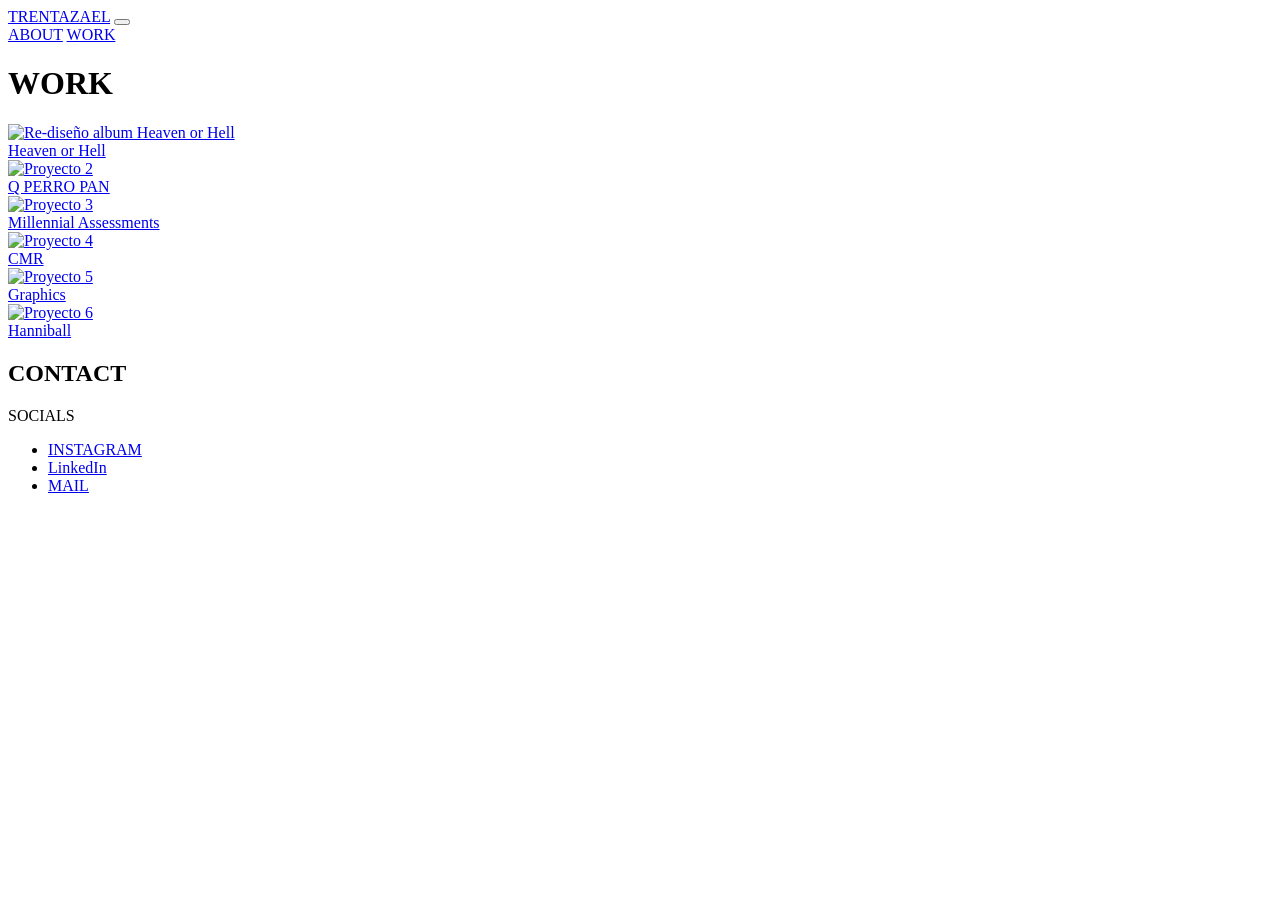
==== index.html @ 51f2e3c0 "Add files via upload" ====
<!DOCTYPE html>
<html lang="en">
<head>
    <meta name="google" content="notranslate">
    <link rel="icon" type="image/png" href="img/vav.png">
    <title>trentazael</title>
    <link rel="stylesheet" href="style.css" />

</head>

<body>
   


     <header>
  <a href="index.html" class="logo">TRENTAZAEL</a>

  <button class="menu-toggle" aria-label="Abrir menú" aria-expanded="false">
    <span></span>
    <span></span>
    <span></span>
  </button>

  <nav class="nav-links">
    <a href="about.html">ABOUT</a>
    <a href="index.html">WORK</a>
  </nav>
</header> 




  <h1 class="titulo-principal">WORK</h1>




  <section class="grid-trabajos" aria-label="Galería de trabajos">

  <a href="proyecto-heaven-or-hell.html" class="grid-item">
    <img src="img/work_01.png" alt="Re-diseño album Heaven or Hell">
    <div class="overlay">Heaven or Hell</div>
  </a>

  <a href="proyecto-q-perro-pan.html" class="grid-item">
    <img src="img/work_03.webp" alt="Proyecto 2">
    <div class="overlay">Q PERRO PAN</div>
  </a>

  <a href="proyecto-millennial.html" class="grid-item">
    <img src="img/work_04.webp" alt="Proyecto 3">
    <div class="overlay">Millennial Assessments</div>
  </a>

  <a href="proyecto-cmr.html" class="grid-item">
    <img src="img/work_05.png" alt="Proyecto 4">
    <div class="overlay">CMR</div>
  </a>

  <a href="proyecto-graphics.html" class="grid-item">
    <img src="img/work_09.webp" alt="Proyecto 5">
    <div class="overlay">Graphics</div>
  </a>

  <a href="proyecto-hanniball.html" class="grid-item">
    <img src="img/work_07.png" alt="Proyecto 6">
    <div class="overlay">Hanniball</div>
  </a>

</section>




  <!-- FOOTER -->

 <footer>
    <div class="footer-contact">
      <h2>CONTACT</h2>
    </div>
    <div class="footer-socials">
      <span class="socials-label">SOCIALS</span>
      <ul>
        <li><a href="https://www.instagram.com/trentazael/" target="_blank" rel="noopener noreferrer">INSTAGRAM</a></li>
        <li><a href="https://www.linkedin.com/in/trent-azael/" target="_blank" rel="noopener noreferrer">LinkedIn</a></li>
        <li><a href="mailto:trentazael@gmail.com">MAIL</a></li>
      </ul>
    </div>
  </footer>


  <script src="script.js"></script>
    
</body>

</html>
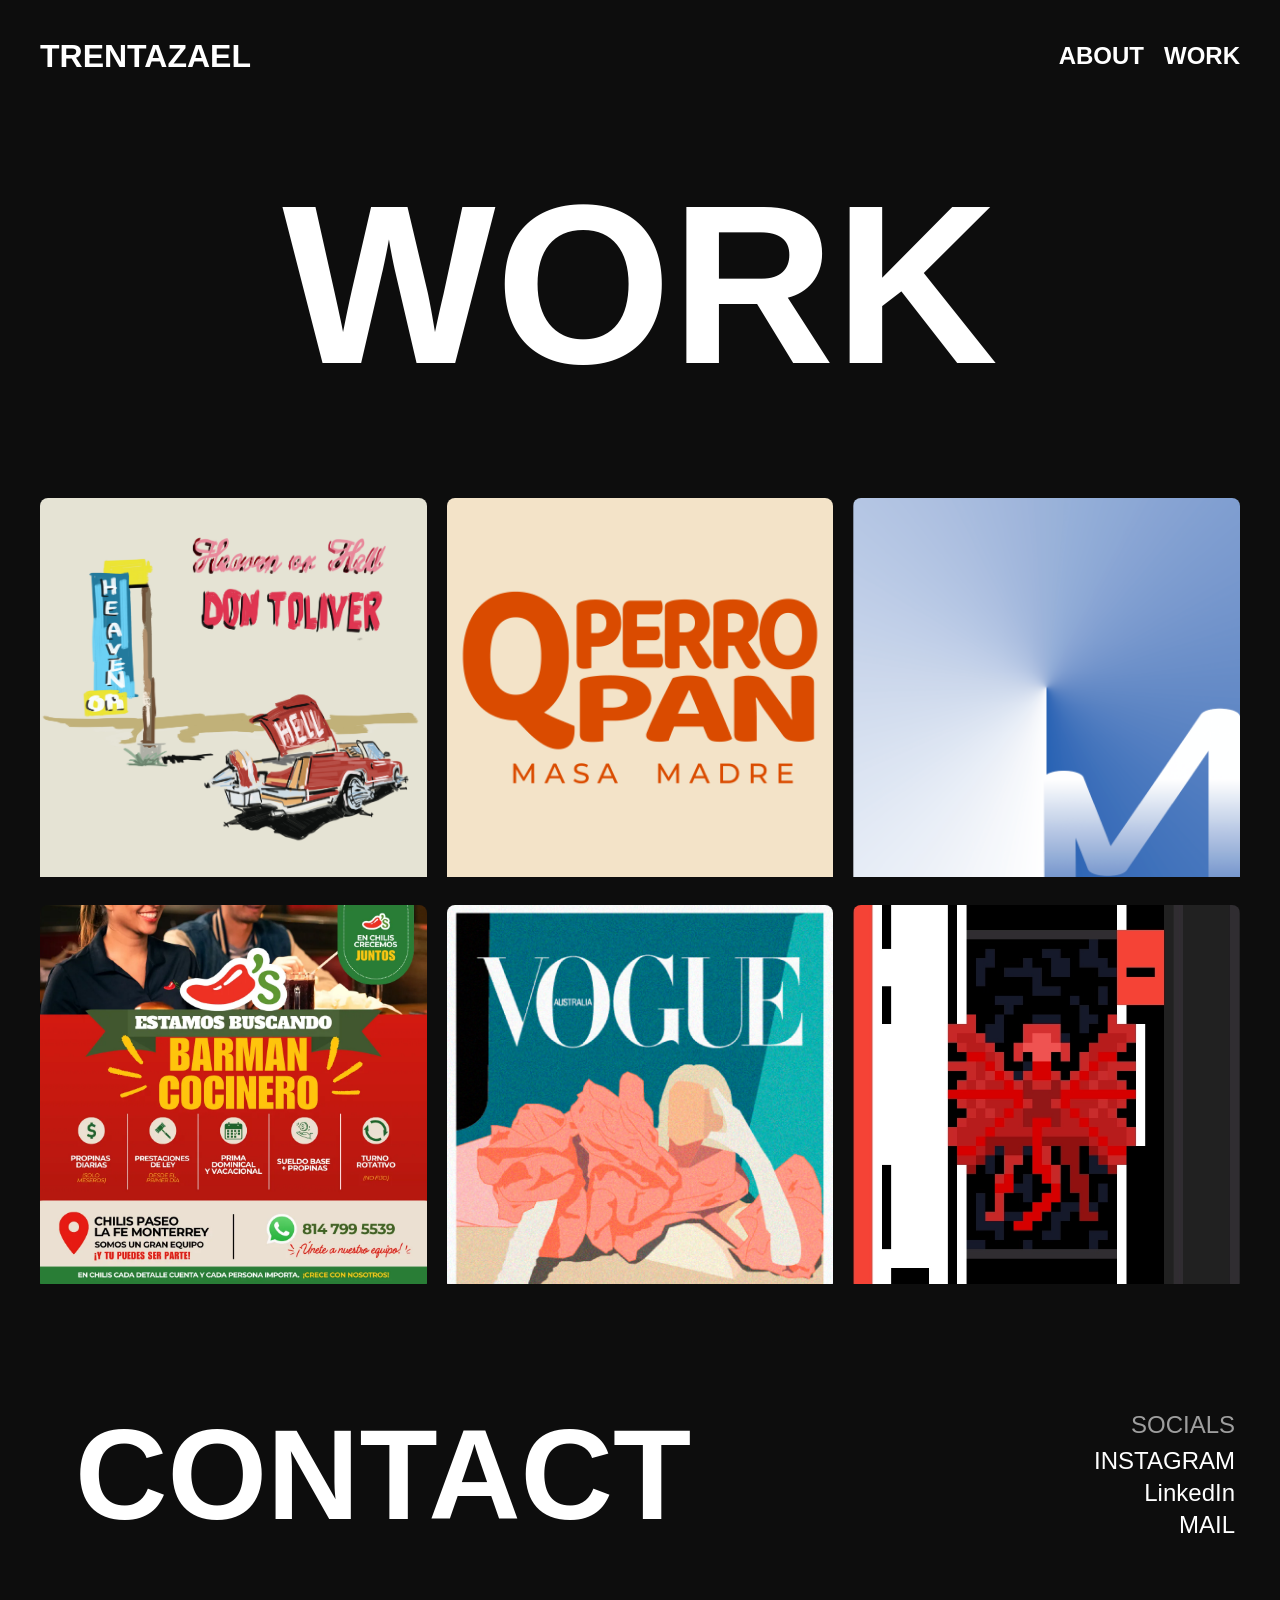
==== commit e51a28ca: "FIx mobile responsive layout" ====
--- a/index.html
+++ b/index.html
@@ -5,6 +5,7 @@
     <link rel="icon" type="image/png" href="img/vav.png">
     <title>trentazael</title>
     <link rel="stylesheet" href="style.css" />
+    <meta name="viewport" content="width=device-width, initial-scale=1.0">
 
 </head>
 
@@ -38,7 +39,7 @@
   <section class="grid-trabajos" aria-label="Galería de trabajos">
 
   <a href="proyecto-heaven-or-hell.html" class="grid-item">
-    <img src="img/work_01.png" alt="Re-diseño album Heaven or Hell">
+    <img src="img/work_01.webp" alt="Re-diseño album Heaven or Hell">
     <div class="overlay">Heaven or Hell</div>
   </a>
 
@@ -53,7 +54,7 @@
   </a>
 
   <a href="proyecto-cmr.html" class="grid-item">
-    <img src="img/work_05.png" alt="Proyecto 4">
+    <img src="img/01.webp" alt="Proyecto 4">
     <div class="overlay">CMR</div>
   </a>
 
@@ -63,7 +64,7 @@
   </a>
 
   <a href="proyecto-hanniball.html" class="grid-item">
-    <img src="img/work_07.png" alt="Proyecto 6">
+    <img src="img/work_07.webp" alt="Proyecto 6">
     <div class="overlay">Hanniball</div>
   </a>
 
--- a/style.css
+++ b/style.css
@@ -0,0 +1,947 @@
+* {
+  margin: 0;
+  padding: 0;
+  box-sizing: border-box;
+}
+
+
+body {
+  background-color: #0d0d0d;
+  color: #ffffff;
+}
+
+/* Header: nombre + menú en la misma altura */
+header {
+  display: flex;
+  justify-content: space-between;
+  align-items: center;
+  padding: 40px 40px;
+}
+
+.logo {
+  font-family: 'Space Grotesk', sans-serif;
+  font-weight: 700;
+  font-size: 32px;
+  line-height: 1;
+  text-transform: uppercase;
+  color: #ffffff;
+  text-decoration: none;
+}
+
+nav {
+  display: flex;
+  gap: 20px;
+}
+
+nav a {
+  font-family: 'Space Grotesk', sans-serif;
+  font-weight: 700;
+  font-size: 24px;
+  text-decoration: none;
+  color: #ffffff;
+  text-transform: uppercase;
+}
+
+nav a:hover{
+  color: cornflowerblue;
+}
+
+header a:hover{
+  color: cornflowerblue;
+}
+
+/* Título WORK centrado y gigante */
+.titulo-principal {
+  font-family: 'DM Sans', sans-serif;
+  font-weight: 900;
+  font-size: clamp(60px, 18vw, 226px);
+  text-align: center;
+  line-height: 1;
+  padding: 60px 0;
+}
+
+/* Cuadrícula de trabajos */
+.grid-trabajos {
+  display: grid;
+  grid-template-columns: repeat(3, 1fr);
+  gap: 20px;
+  padding: 40px;
+}
+
+.grid-item {
+  position: relative;
+  aspect-ratio: 1 / 1;
+  overflow: hidden;
+  border-radius: 0.5rem;
+}
+
+.grid-item img {
+  width: 100%;
+  height: 98%;
+  display: block;
+  object-fit: cover;
+}
+
+/* Capa negra transparente */
+.overlay {
+  position: absolute;
+  inset: 0;
+  background: rgba(0, 0, 0, 0.55);
+
+  display: flex;
+  align-items: center;
+  justify-content: center;
+
+  opacity: 0;
+  transition: opacity 0.3s ease;
+
+  color: white;
+  font-size: 18px;
+  font-family: 'Space Grotesk', sans-serif;
+}
+
+/* Hover */
+.grid-item:hover .overlay {
+  opacity: 1;
+}
+
+
+/* ABOUT */
+
+.sobremi {
+  display: flex;
+  flex-direction: column;
+  gap: 40px;
+  padding: 60px 40px;
+}
+
+.sobremi h3 {
+  font-family: 'DM Sans', sans-serif;
+  font-weight: 500;
+  font-size: 30px;
+  text-transform: uppercase;
+  line-height: 1.3;
+  max-width: 700px;
+  margin: 0;
+}
+
+/* SECCION DE EXPERIENCES */
+
+.info-grid {
+  display: flex;
+  flex-wrap: wrap;
+  gap: 80px;
+  padding: 80px 40px;
+  background-color: #0d0d0d;
+}
+
+.info-column {
+  display: flex;
+  flex-direction: column;
+  flex: 1 1 200px;
+}
+
+.info-label {
+  font-family: 'Space Grotesk', sans-serif;
+  font-weight: 400;
+  font-size: 16px;
+  color: #9a9a9a;
+  letter-spacing: 1px;
+  margin-bottom: 24px;
+}
+
+.info-column ul {
+  list-style: none;
+  padding-left: 0;
+  margin: 0;
+}
+
+.info-column li {
+  font-family: 'DM Sans', sans-serif;
+  font-weight: 500;
+  font-size: 20px;
+  color: #ffffff;
+  margin-bottom: 16px;
+  line-height: 1.4;
+}
+
+.info-title {
+  display: block;
+}
+
+.info-date {
+  display: block;
+  font-size: 16px;
+  color: #9a9a9a;
+  font-weight: 400;
+}
+
+
+
+/* MACA */
+
+.titulo-proyecto {
+  font-family: 'DM Sans', sans-serif;
+  font-size: 40px;
+  margin-left: 40px;
+  padding-top: 40px;
+  padding-bottom: 20px;
+}
+
+
+
+.descripcion-proyecto {
+  font-family: 'DM Sans', sans-serif;
+  font-size: 32px;
+  margin-left: 40px;
+  padding-top: 20px;
+  max-width: 500px;
+  opacity: 0.70 ;
+}
+
+.bloque-texto-logo {
+  display: flex;
+  justify-content: flex-start;
+  align-items: center;
+  padding-top: 40px;
+  margin: 80px 40px;
+  gap: 100px;
+}
+
+
+
+.texto-proyecto {
+  font-family: 'DM Sans', sans-serif;
+  font-size: 18px;
+  width: 100%;
+  max-width: 950px;
+  margin: 0 auto;
+  text-align: center;
+  opacity: 0.85;
+  padding-top: 30px;
+  text-transform: uppercase;
+}
+
+.galeria-proyecto {
+  margin: 40px;
+}
+
+.galeria-proyecto img {
+  width: 100%;
+  display: block;
+  border-radius: 8px;
+}
+
+.caption-proyecto {
+  font-family: 'DM Sans', sans-serif;
+  font-size: 18px;
+  text-align: center;
+  max-width: 670px;
+  margin: 40px auto;
+  opacity: 0.85;
+  text-transform: uppercase;
+}
+
+
+
+
+
+/* MACA - Galería mosaico */
+
+.galeria-mosaico {
+  display: grid;
+  grid-template-columns: 280px 1fr 1fr;
+  grid-template-areas:
+    "banner texto texto"
+    "banner girl  city"
+    "banner stats info"
+    "banner menu  menu";
+  gap: 20px;
+  max-width: 1100px;
+  margin: 60px auto;
+}
+
+.img-banner {
+  grid-area: banner;
+  width: 100%;
+  height: 100%;
+  object-fit: contain;
+  border-radius: 4px;
+}
+
+.texto-galeria {
+  grid-area: texto;
+  font-family: 'DM Sans', sans-serif;
+  font-size: 18px;
+  text-transform: uppercase;
+  color: #fff;
+  margin: 0;
+  opacity: 0.85;
+}
+
+.img-girl {
+  grid-area: girl;
+  width: 100%;
+  height: 350px;
+  object-fit: cover;
+  border-radius: 4px;
+}
+
+.img-city {
+  grid-area: city;
+  width: 100%;
+  height: 350px;
+  object-fit: cover;
+  border-radius: 4px;
+}
+
+.img-stats {
+  grid-area: stats;
+  width: 100%;
+  height: auto;
+  object-fit: contain;
+}
+
+.img-info {
+  grid-area: info;
+  width: 100%;
+  height: auto;
+  object-fit: contain;
+}
+
+.img-menu {
+  grid-area: menu;
+  width: 100%;
+  height: auto;
+  object-fit: contain;
+}
+
+.web_MACA {
+  display: flex;
+  align-items: stretch;
+  gap: 20px;
+  max-width: 1000px;
+  margin: 40px auto;
+  padding: 0 40px;
+}
+
+.web_MACA .img-info {
+  width: 50%;
+  height: 400px;
+  object-fit: contain;
+  border-radius: 4px;
+}
+
+
+/* TABLET (iPad) */
+@media (max-width: 1024px) {
+
+  .titulo-proyecto {
+    font-size: 32px;
+    margin-left: 30px;
+  }
+
+  .descripcion-proyecto {
+    font-size: 18px;
+    margin-left: 30px;
+    max-width: 100%;
+  }
+
+  .bloque-texto-logo {
+    margin: 60px 30px;
+    gap: 40px;
+  }
+
+  .logo-proyecto {
+    max-width: 250px;
+  }
+
+  .texto-proyecto {
+    font-size: 18px;
+  }
+
+  .galeria-proyecto {
+    margin: 30px;
+  }
+
+  .galeria-mosaico {
+    grid-template-columns: 200px 1fr 1fr;
+    max-width: 90%;
+    gap: 16px;
+    margin: 40px auto;
+  }
+
+  .img-girl,
+  .img-city {
+    height: 260px;
+  }
+
+  .web_MACA {
+    padding: 0 30px;
+    gap: 16px;
+  }
+
+  .web_MACA .img-info {
+    height: 320px;
+  }
+}
+
+/* CELULAR */
+@media (max-width: 600px) {
+
+  .titulo-proyecto {
+    font-size: 32px;
+    margin-left: 20px;
+    padding-top: 30px;
+  }
+
+  .descripcion-proyecto {
+    font-size: 24px;
+    margin-left: 20px;
+    padding-top: 10px;
+  }
+
+  .bloque-texto-logo {
+    flex-direction: column;
+    align-items: flex-start;
+    margin: 40px 20px;
+    gap: 20px;
+    padding-top: 20px;
+  }
+
+  .logo-proyecto {
+    max-width: 180px;
+  }
+
+  .texto-proyecto {
+    font-size: 18px;
+    padding-top: 10px;
+  }
+
+  .galeria-proyecto {
+    margin: 20px;
+  }
+
+  .caption-proyecto {
+    font-size: 18px;
+    max-width: 90%;
+    margin: 30px auto;
+  }
+
+  .galeria-mosaico {
+    grid-template-columns: 1fr;
+    grid-template-areas:
+      "banner"
+      "texto"
+      "girl"
+      "city"
+      "stats"
+      "info"
+      "menu";
+    max-width: 100%;
+    padding: 0 20px;
+    margin: 30px auto;
+    gap: 16px;
+  }
+
+  .texto-galeria {
+    text-align: center;
+  }
+
+
+  .img-banner {
+    display: none;
+  }
+
+  .img-girl,
+  .img-city {
+    height: 220px;
+  }
+
+  .web_MACA {
+    flex-direction: column;
+    padding: 0 20px;
+    gap: 16px;
+  }
+
+  .web_MACA .img-info {
+    width: 100%;
+    height: 250px;
+  }
+}
+
+
+/* HANNIBALL - RED DRAGON */
+
+.hanipics {
+  display: grid;
+  grid-template-columns: repeat(2, 1fr);
+  gap: 20px;
+  max-width: 100%;
+  margin: 60px 0;
+  padding: 0 40px;
+}
+
+.hanipics img {
+  width: 100%;
+  height: 450px;
+  object-fit: contain;
+  border-radius: 4px;
+  display: block;
+}
+
+
+/* HANNIBALL - RESPONSIVE */
+
+@media (max-width: 1024px) {
+  .hanipics {
+    grid-template-columns: repeat(2, 1fr);
+    padding: 0 30px;
+    gap: 16px;
+  }
+
+  .hanipics img {
+    height: 300px;
+  }
+}
+
+@media (max-width: 600px) {
+  .hanipics {
+    grid-template-columns: 1fr;
+    padding: 0 20px;
+    gap: 16px;
+    margin: 40px auto;
+  }
+
+  .hanipics img {
+    height: 250px;
+  }
+}
+
+
+
+/* HEAVEN OR HELL */
+
+.galeria-hell {
+  max-width: 1100px;
+  margin: 60px auto;
+  padding: 0 40px;
+}
+
+.img-full {
+  width: 100%;
+  height: auto;
+  display: block;
+  border-radius: 4px;
+  margin-bottom: 20px;
+}
+
+.grid2x2 {
+  display: grid;
+  grid-template-columns: repeat(2, 1fr);
+  gap: 20px;
+}
+
+.grid2x2 img {
+  width: 100%;
+  height: auto;
+  display: block;
+  border-radius: 4px;
+}
+
+
+
+/* HEAVEN OR HELL - RESPONSIVE */
+
+@media (max-width: 1024px) {
+  .galeria-hell {
+    padding: 0 30px;
+  }
+
+  .grid2x2 img {
+    height: 280px;
+  }
+}
+
+@media (max-width: 600px) {
+  .galeria-hell {
+    padding: 0 20px;
+    margin: 40px auto;
+  }
+
+  .grid2x2 img {
+    height: 180px;
+  }
+}
+
+
+
+/* Q PERRO PAN - MOSAICO LIBRE */
+
+.mosaico-libre {
+  display: grid;
+  grid-template-columns: repeat(2, 1fr);
+  gap: 20px;
+  max-width: 100%;
+  margin: 60px 0;
+  padding: 0 40px;
+}
+
+.mosaico-libre img {
+  width: 100%;
+  height: auto;
+  display: block;
+  border-radius: 4px;
+}
+
+.descripcion-ancha {
+  max-width: 900px;
+}
+
+
+.link-drive {
+  display: inline-block;
+  font-family: 'DM Sans', sans-serif;
+  font-size: 18px;
+  color: #fff;
+  text-decoration: none;
+  margin: 20px 40px 0;
+  border-bottom: 1px solid #fff;
+  padding-bottom: 2px;
+}
+
+.link-drive:hover {
+  color: cornflowerblue;
+}
+
+/* Q PERRO PAN - RESPONSIVE */
+
+@media (max-width: 1024px) {
+  .mosaico-libre {
+    grid-template-columns: repeat(auto-fit, minmax(250px, 1fr));
+    padding: 0 30px;
+    gap: 16px;
+  }
+}
+
+@media (max-width: 600px) {
+  .mosaico-libre {
+    grid-template-columns: 1fr;
+    padding: 0 20px;
+    margin: 40px auto;
+    gap: 16px;
+  }
+}
+
+
+
+
+
+/* CMR */
+
+.galeria-cmr {
+  display: grid;
+  grid-template-columns: repeat(2, 1fr);
+  gap: 20px;
+  max-width: 100%;
+  margin: 60px 0;
+  padding: 0 40px;
+}
+
+.galeria-cmr img {
+  width: 100%;
+  height: 450px;
+  object-fit: cover;
+  display: block;
+  border-radius: 4px;
+}
+
+
+/* CMR - RESPONSIVE */
+
+@media (max-width: 1024px) {
+  .galeria-cmr,
+  .galeria-cmr-verticales {
+    padding: 0 30px;
+    gap: 16px;
+  }
+
+  .galeria-cmr-verticales img {
+    height: 400px;
+  }
+}
+
+@media (max-width: 600px) {
+  .galeria-cmr,
+  .galeria-cmr-verticales {
+    grid-template-columns: 1fr;
+    padding: 0 20px;
+    gap: 16px;
+  }
+
+  .galeria-cmr {
+    margin: 40px 0 20px;
+  }
+
+  .galeria-cmr-verticales {
+    margin: 20px 0 40px;
+  }
+
+  .galeria-cmr-verticales img {
+    height: 350px;
+  }
+}
+
+
+/* LIGHTBOX */
+
+.lightbox {
+  display: none;
+  position: fixed;
+  top: 0;
+  left: 0;
+  width: 100%;
+  height: 100%;
+  background: rgba(0, 0, 0, 0.9);
+  z-index: 1000;
+  justify-content: center;
+  align-items: center;
+  cursor: zoom-out;
+}
+
+.lightbox.active {
+  display: flex;
+}
+
+.lightbox img {
+  max-width: 90%;
+  max-height: 90%;
+  object-fit: contain;
+  border-radius: 4px;
+}
+
+.lightbox-close {
+  position: absolute;
+  top: 20px;
+  right: 40px;
+  font-size: 40px;
+  color: #fff;
+  cursor: pointer;
+}
+
+.galeria-cmr img {
+  cursor: pointer;
+}
+
+
+
+
+
+/* MASONRY - estilo Pinterest */
+
+.masonry {
+    column-count: 4;
+    column-gap: 20px;
+    max-width: 100%;
+    margin: 60px auto;
+    padding: 0 40px;
+}
+
+.masonry img,
+.masonry video {
+    width: 100%;
+    display: block;
+    margin-bottom: 20px;
+    border-radius: 4px;
+    break-inside: avoid;
+}
+
+.masonry img {
+  cursor: pointer;
+}
+
+
+.lightbox video {
+  max-width: 90%;
+  max-height: 90%;
+  display: none;
+}
+
+
+/* MASONRY - RESPONSIVE */
+
+@media (max-width: 1024px) {
+  .masonry {
+    column-count: 3;
+    padding: 0 30px;
+    column-gap: 16px;
+  }
+
+  .masonry img {
+    margin-bottom: 16px;
+  }
+}
+
+@media (max-width: 600px) {
+  .masonry {
+    column-count: 2;
+    padding: 0 20px;
+    column-gap: 12px;
+  }
+
+  .masonry img {
+    margin-bottom: 12px;
+  }
+}
+
+
+
+
+
+
+
+
+
+
+
+
+
+
+
+/* SECCION DEL FOOTER */
+
+footer {
+  display: flex;
+  flex-wrap: wrap;
+  justify-content: space-between;
+  align-items: center;
+  gap: 40px;
+  padding: 80px 45px;
+}
+
+.footer-contact {
+  flex: 1 1 400px;
+}
+
+.footer-contact h2 {
+  font-family: 'DM Sans', sans-serif;
+  font-weight: 900;
+  font-size: clamp(60px, 10vw, 226px);
+  line-height: 1;
+  color: #ffffff;
+  padding-left: 30px;
+}
+
+.footer-socials {
+  flex: 0 1 auto;
+  text-align: right;
+}
+
+.socials-label {
+  display: block;
+  font-family: 'DM Sans', sans-serif;
+  font-weight: 500;
+  font-size: 24px;
+  color: #ffffff;
+  opacity: 60%;
+  margin-bottom: 8px;
+}
+
+.footer-socials ul {
+  list-style: none;
+  padding-left: 0;
+  margin: 0;
+}
+
+.footer-socials li {
+  margin-top: 4px;
+}
+
+.footer-socials a {
+  font-family: 'DM Sans', sans-serif;
+  font-weight: 500;
+  font-size: 24px;
+  text-decoration: none;
+  color: #ffffff;
+}
+
+.footer-socials a:hover{
+  color: cornflowerblue;
+}
+
+
+
+/* Botón hamburguesa: oculto en desktop */
+.menu-toggle {
+  display: none;
+  flex-direction: column;
+  justify-content: center;
+  gap: 5px;
+  width: 32px;
+  height: 32px;
+  background: none;
+  border: none;
+  cursor: pointer;
+  padding: 0;
+}
+
+.menu-toggle span {
+  display: block;
+  width: 100%;
+  height: 2px;
+  background-color: #ffffff;
+}
+
+header {
+  position: relative;
+}
+
+/* RESPONSIVE */
+
+@media (max-width: 576px) {
+  .menu-toggle {
+    display: flex;
+  }
+
+  .nav-links {
+    display: none;
+    position: absolute;
+    top: 100%;
+    right: 0;
+    flex-direction: column;
+    background-color: #0d0d0d;
+    padding: 20px 30px;
+    gap: 16px;
+    align-items: flex-end;
+    border: 1px solid #2a2a2a;
+  }
+
+  .nav-links.active {
+    display: flex;
+  }
+
+  .nav-links a {
+    font-size: 24px;
+  }
+
+  /* el resto de tus reglas de celular que ya tenías */
+  .sobremi {
+    padding: 40px 24px;
+  }
+
+  .footer-socials {
+    text-align: left;
+  }
+
+  .footer-contact h2 {
+    padding-left: 0;
+  }
+}
+
+@media (max-width: 768px) {
+  .grid-trabajos {
+    grid-template-columns: repeat(2, 1fr);
+    gap: 12px;
+    padding: 24px;
+  }
+}
